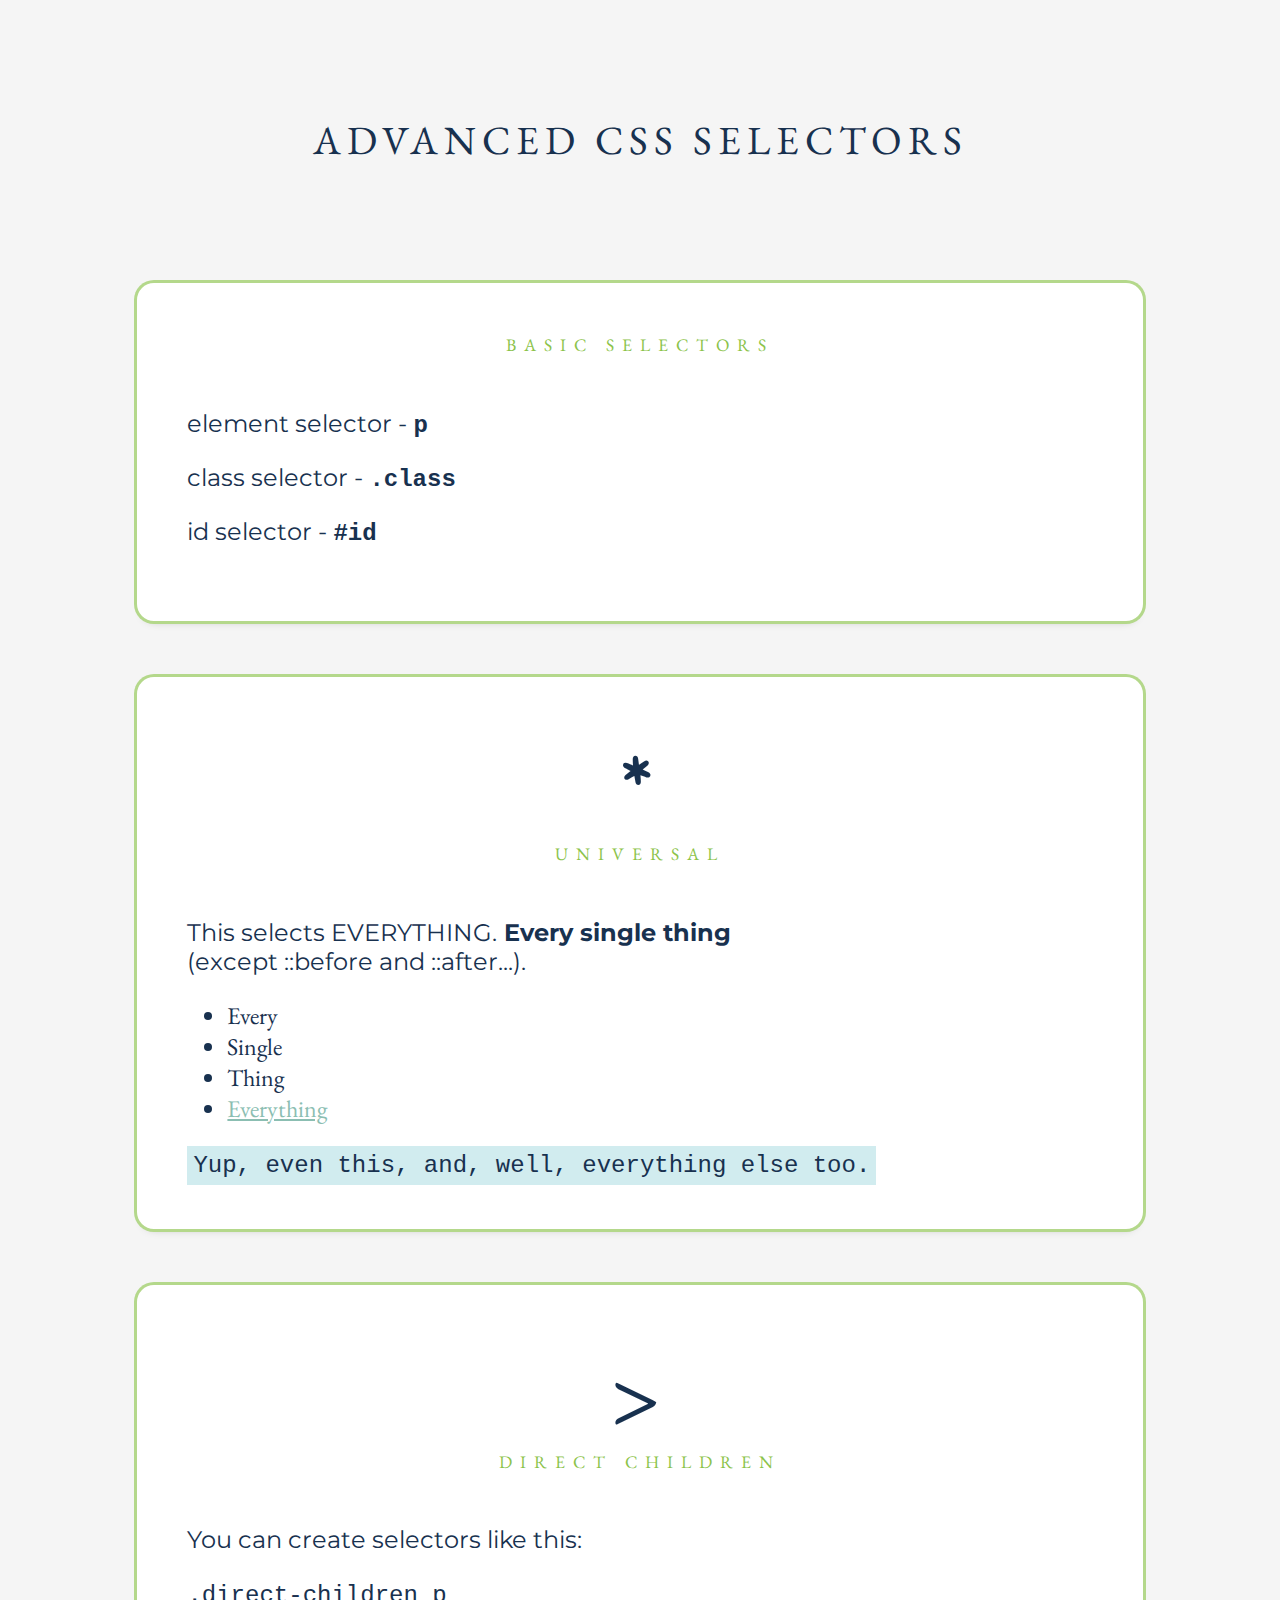
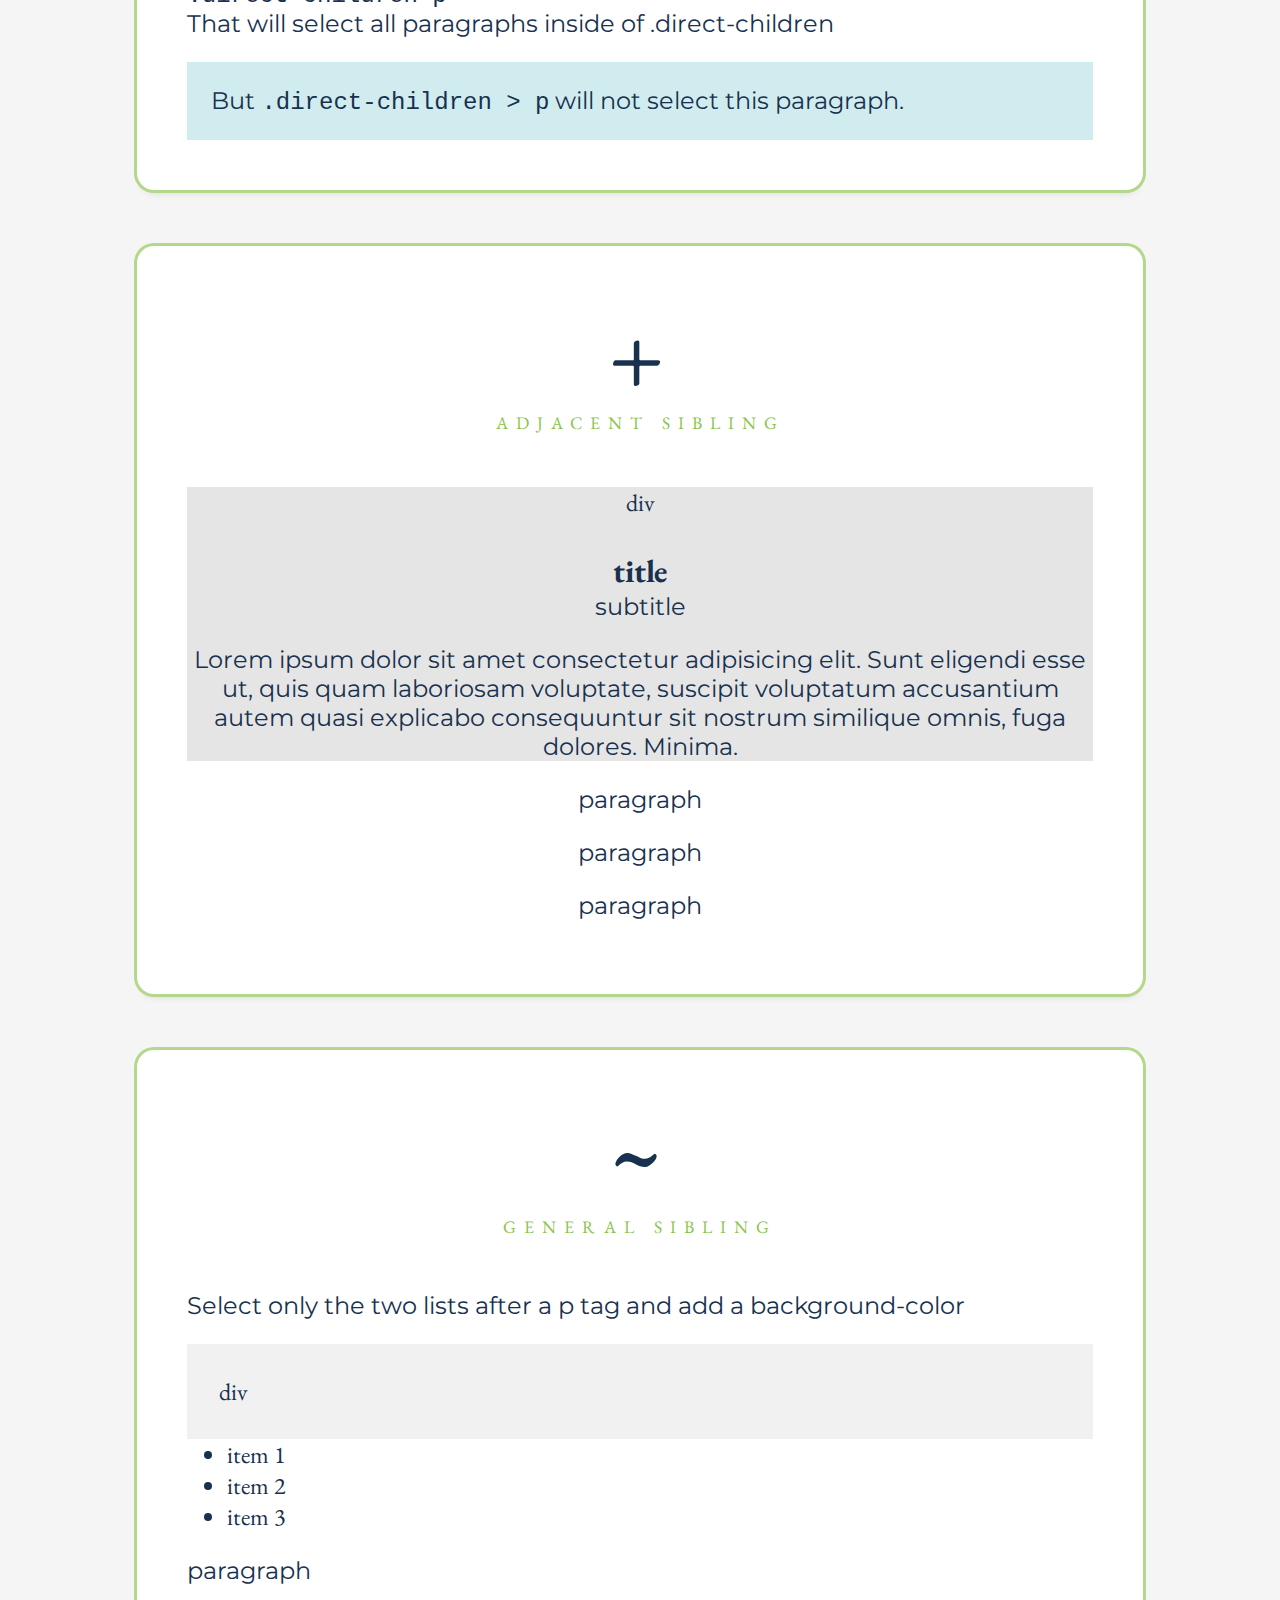
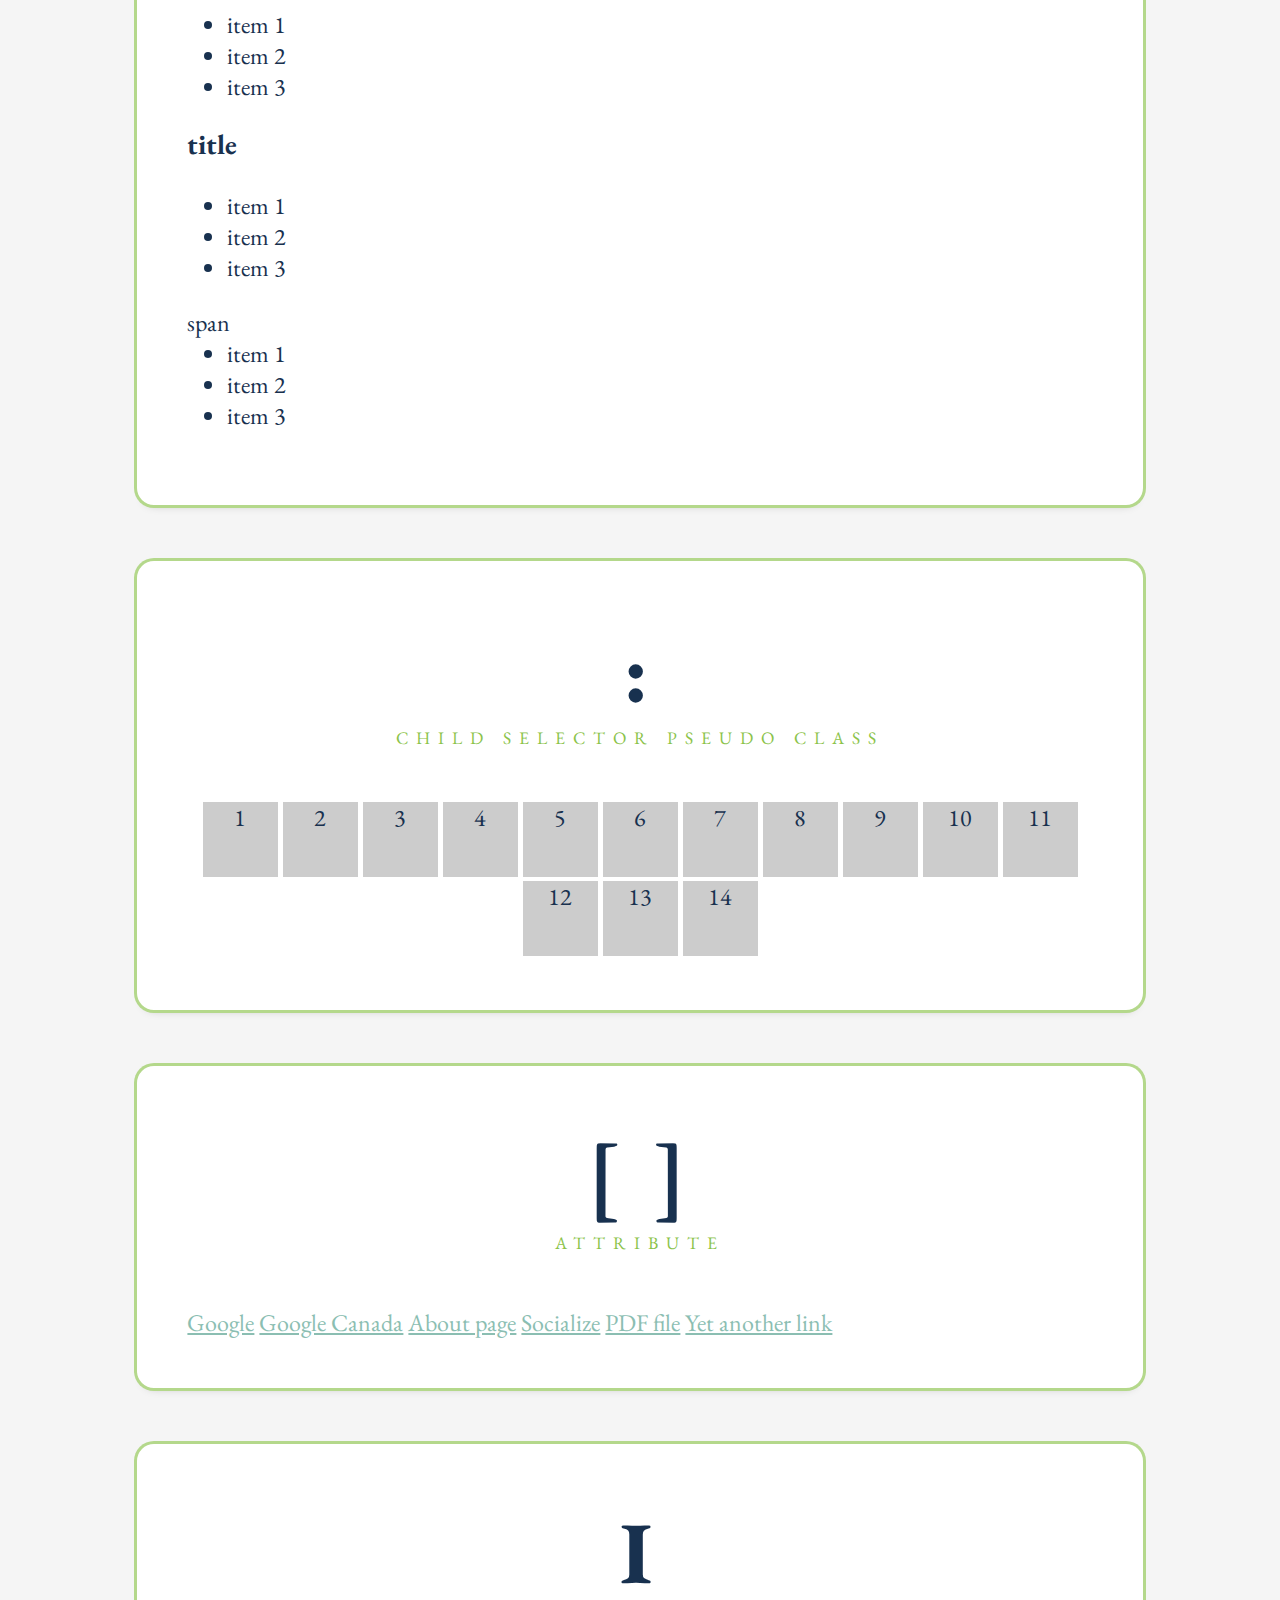
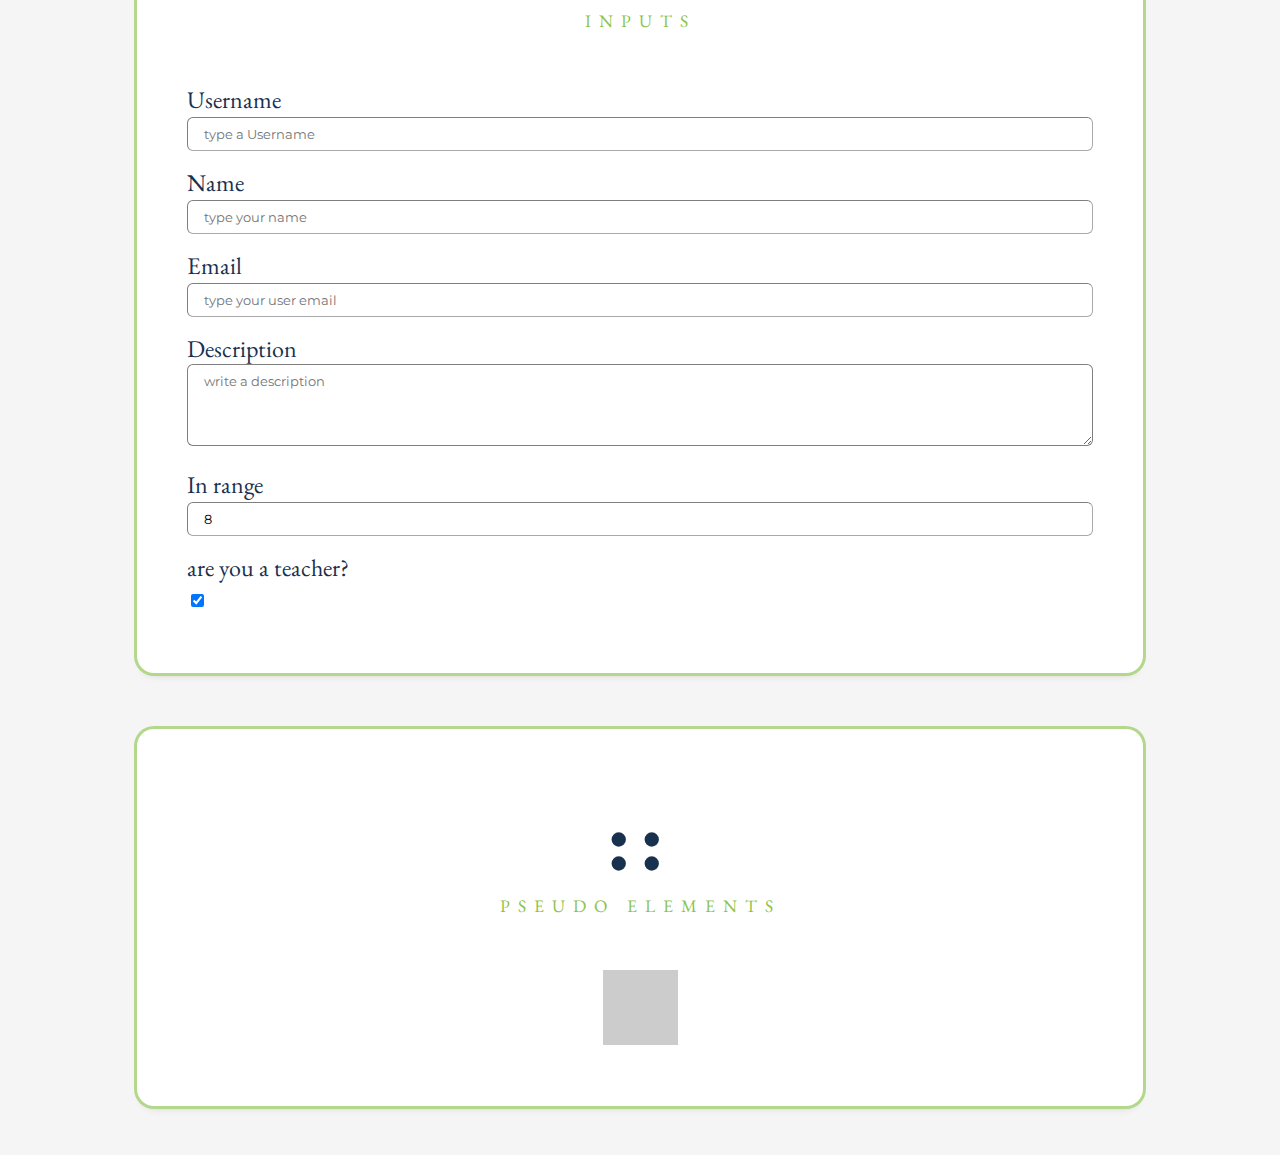
==== index.html @ 49b32e25 "initial commit" ====
<!DOCTYPE html>
<html>

<head>
    <meta charset="UTF-8">
    <meta http-equiv="X-UA-Compatible" content="IE=edge">
    <meta name="viewport" content="width=device-width, initial-scale=1.0">
    <title>Advanced CSS Selectors</title>
    <link rel="stylesheet" href="./styles.css">
</head>

<body>
    <main>
        <h1>Advanced CSS Selectors</h1>

        <section class="the-ones-you-know">
            <h2>Basic selectors</h2>
            <p>element selector - <code>p</code></p>
            <p>class selector - <code>.class</code></p>
            <p>id selector - <code>#id</code> </p>
        </section>

        <section class="universal">
            <h2><span>*</span>Universal</h2>
            <p>This selects EVERYTHING.<strong> Every single thing</strong><br> (except ::before and
                ::after...).</p>
            <ul>
                <li>Every</li>
                <li>Single</li>
                <li>Thing</li>
                <li><a href="#">Everything</a></li>
            </ul>
            <code>Yup, even this, and, well, everything else too.</code>
        </section>

        <section class="direct-children">
            <h2><span>></span>Direct children</h2>
            <p>You can create selectors like this:</p>
            <code>.direct-children p</code>
            <p>That will select all paragraphs inside of .direct-children</p>
            <div class="example">
                <p>But <code>.direct-children > p</code> will not select this paragraph.</p>
            </div>

            <!-- <div style="background-color:   rgba(0, 0, 0, 0.1); margin-top: 2rem">
                <p>paragraph</p>

                <p>paragraph</p>
                span

            </div>
            <div style="background-color:   rgba(0, 0, 0, 0.1); margin-top: 2rem">

                <p>paragraph</p>

                <ul>
                    <li>list-element</li>
                    <li>
                        <div>
                            <p>paragraph</p>
                        </div>
                    </li>
                </ul>
            </div>
            <div style="background-color:   rgba(0, 0, 0, 0.1); margin-top: 2rem">

                <p>
                    paragraph <span style="font-family: 'EB Garamond'">span</span>
                </p>
            </div> -->
        </section>

        <section class="adjacent-sibling">
            <h2> <span>+</span>Adjacent sibling</h2>

            <div class="wrapper" style="background-color:   rgba(0, 0, 0, 0.1);">
                div
                <h4 style="margin-top: 2rem; font-size: 2rem; margin-bottom: 0">title</h4>
                <p>subtitle</p>
                <p>Lorem ipsum dolor sit amet consectetur adipisicing elit. Sunt eligendi esse ut, quis quam laboriosam
                    voluptate, suscipit voluptatum accusantium autem quasi explicabo consequuntur sit nostrum similique
                    omnis,
                    fuga dolores. Minima.</p>

            </div>
            <!-- <span></span> -->

            <p>paragraph</p>

            <p>paragraph</p>

            <p>paragraph</p>

            <!-- <div>
                <div class="box"></div>
                <div class="box"></div>
                <div class="box"></div>
                <div class="box"></div>
            </div> -->
        </section>

        <section class="general-sibling">
            <h2><span>~</span>General Sibling</h2>

            <p>Select only the two lists after a p tag and add a
                background-color</p>

            <div>
                <div style="background-color: #f1f1f1; padding: 2rem">div</div>
                <ul>
                    <li>item 1</li>
                    <li>item 2</li>
                    <li>item 3</li>
                </ul>

                <p>paragraph</p>
                <ul>
                    <li>item 1</li>
                    <li>item 2</li>
                    <li>item 3</li>
                </ul>

                <h3>title</h3>

                <ul class="avoid">
                    <li>item 1</li>
                    <li>item 2</li>
                    <li>item 3</li>
                </ul>

                <span>span</span>
                <ul>
                    <li>item 1</li>
                    <li>item 2</li>
                    <li>item 3</li>
                </ul>

            </div>
            <!-- <div class="box"></div>
            <div class="box"></div>
            <div class="box"></div>
            <div class="box"></div> -->
        </section>

        <section class="child-selector">
            <h2><span>:</span>Child selector pseudo class</h2>

            <div class="box">1</div>
            <div class="box">2</div>
            <div class="box">3</div>
            <div class="box">4</div>
            <div class="box">5</div>
            <div class="box">6</div>
            <div class="box">7</div>
            <div class="box">8</div>
            <div class="box">9</div>
            <div class="box">10</div>
            <div class="box">11</div>
            <div class="box">12</div>
            <div class="box">13</div>
            <div class="box">14</div>
            <span></span>
        </section>


        <section class="attribute">
            <h2><span>[ ]</span>Attribute </h2>
            <a href="https://www.google.com" class="link-one">Google</a>
            <a href="https://www.google.ca" class="link-two">Google Canada</a>
            <a href="about.html" class="link-three">About page</a>
            <a href="http://awesomesocialnetwork.com" class="link-four" target="_blank">Socialize</a>
            <a href="ebook.pdf" class="link-five">PDF file</a>
            <a href="#" class="another-link">Yet another link</a>
        </section>


        <section class="inputs">
            <h2><span>i</span>Inputs</h2>

            <label for="username">Username</label>
            <input id="username" type="text" placeholder="type a Username" />

            <label for="name">Name</label>
            <input id="name" type="text" placeholder="type your name" />

            <label for="email">Email</label>
            <input id="email" type="email" placeholder="type your user email" />

            <label for="description">Description</label>
            <textarea id="description" placeholder="write a description" rows="4"></textarea>

            <label for="range">In range</label>
            <input id="range" type="number" min="7" max="12" value="8" />
            <!-- <span class="error-text">You are out of range, select another value!</span> -->

            <div>
                <label for="check">are you a teacher?</label>
                <input id="check" type="checkbox" checked style="width:auto" />
            </div>

        </section>


        <section class="before-after">
            <h2><span>::</span>Pseudo Elements</h2>
            <div class="box"></div>

        </section>
    </main>
</body>

</html>
---- styles.css ----
@import url("https://fonts.googleapis.com/css2?family=EB+Garamond:wght@500;700&family=Montserrat:wght@400;700&display=swap");

*,
*::before,
*::after {
  box-sizing: border-box;
  margin-top: 0;
}

body {
  background: #f5f5f5;
  color: #18314f;
  font-family: "EB Garamond", serif;
  font-size: 1.5rem;
}

p {
  font-family: "Montserrat", sans-serif;
}

h1 {
  text-align: center;
  font-size: 2.5rem;
  text-transform: uppercase;
  letter-spacing: 6px;
  line-height: 1;
  font-weight: 400;
  margin: 3em 0;
}

h2 {
  font-weight: 400;
  text-transform: uppercase;
  font-size: 1.1rem;
  margin-bottom: 3em;
  letter-spacing: 8px;
  text-align: center;
  color: #8bc34a;
}

/* h2::after {
  content: "";
  display: block;
  border-bottom: 1px solid #18314f;
  width: 20%;
  margin: 3em auto 0;
} */

h2 span {
  font-size: 5em;
  font-weight: 700;
  display: block;
  color: #18314f;
}

a {
  color: #8bbeb2;
}
a:hover {
  color: #7ae7c7;
}

main section {
  background: white;
  box-shadow: 0 7px 10px -10px rgb(0 0 0 / 25%);
  width: 80%;
  margin: 50px auto;
  padding: 50px;
  border-radius: 20px;
  border: 3px solid #98ca60ba;
}

.the-ones-you-know code {
  font-weight: 600;
}

.universal code {
  background: #d1ecef;
  padding: 0.25em;
}

.direct-children .example {
  padding: 1em;
  background: #d1ecef;
}

.direct-children .example p {
  margin: 0;
}

.adjacent-sibling,
.general-sibling h2,
.child-selector,
.before-after {
  text-align: center;
}

.adjacent-sibling .box,
.general-sibling .box,
.child-selector .box,
.before-after .box {
  height: 75px;
  width: 75px;
  background-color: rgba(0, 0, 0, 0.2);
  display: inline-block;
  margin-bottom: 4px;
}

.general-sibling ul {
  text-align: left;
}

.inputs label {
  display: block;
}

.inputs input,
.inputs textarea {
  border-radius: 6px;
  border-width: 1px;
  padding: 0.5rem 1rem;
  width: 100%;
  border-color: rgba(0, 0, 0, 0.5);
  margin-bottom: 1rem;
  font-family: "Montserrat", sans-serif;
}

.target-selector ul {
  list-style: none;
  margin-top: 1rem;
}

/* =================================
   Universal 
   ================================= */

/* =================================
   Direct children
   ================================= */

/* =================================
   Adjacent siblings
   ================================= */

/* =================================
   General siblings
   ================================= */

/* =================================
   Child Selector
   ================================= */

/* =================================
   Attributes
   ================================= */

/* =================================
   Inputs
   ================================= */

/* =================================
   Before / After
   ================================= */

/* =================================
   Target Selector
   ================================= */
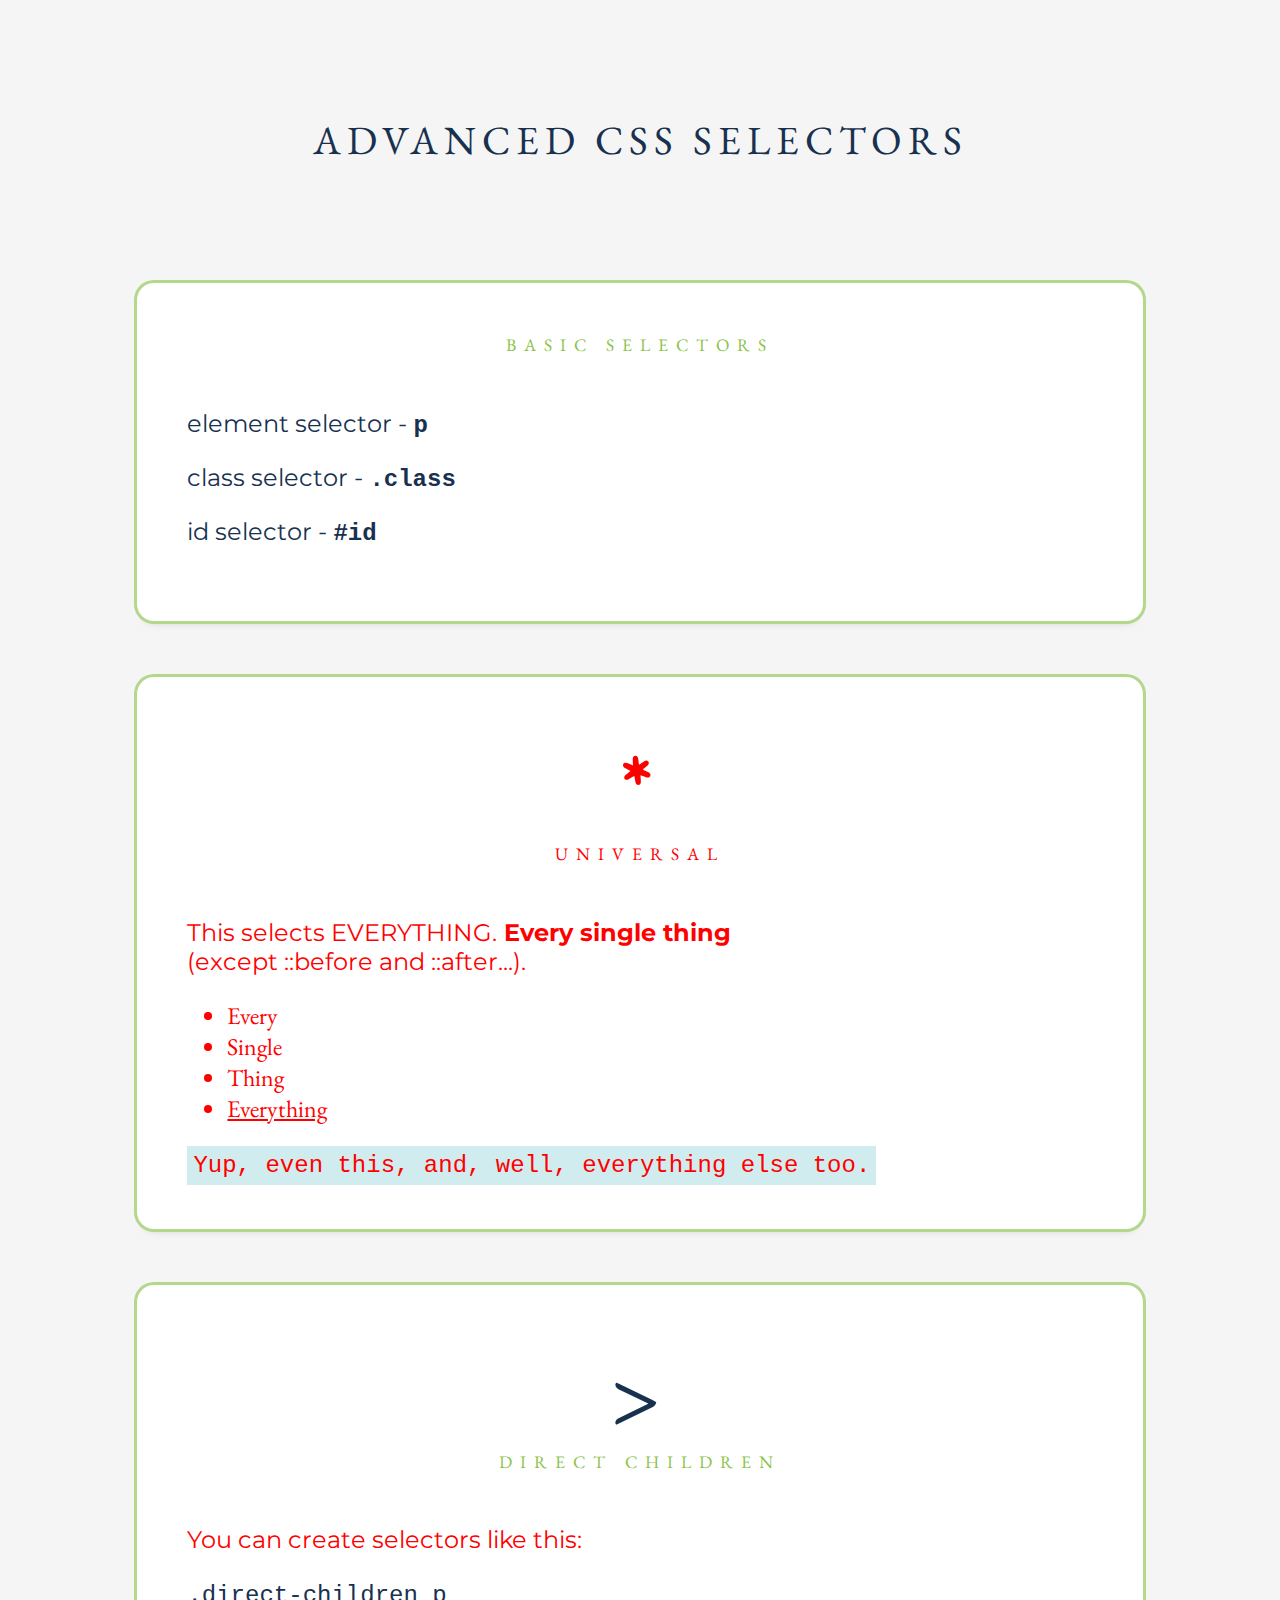
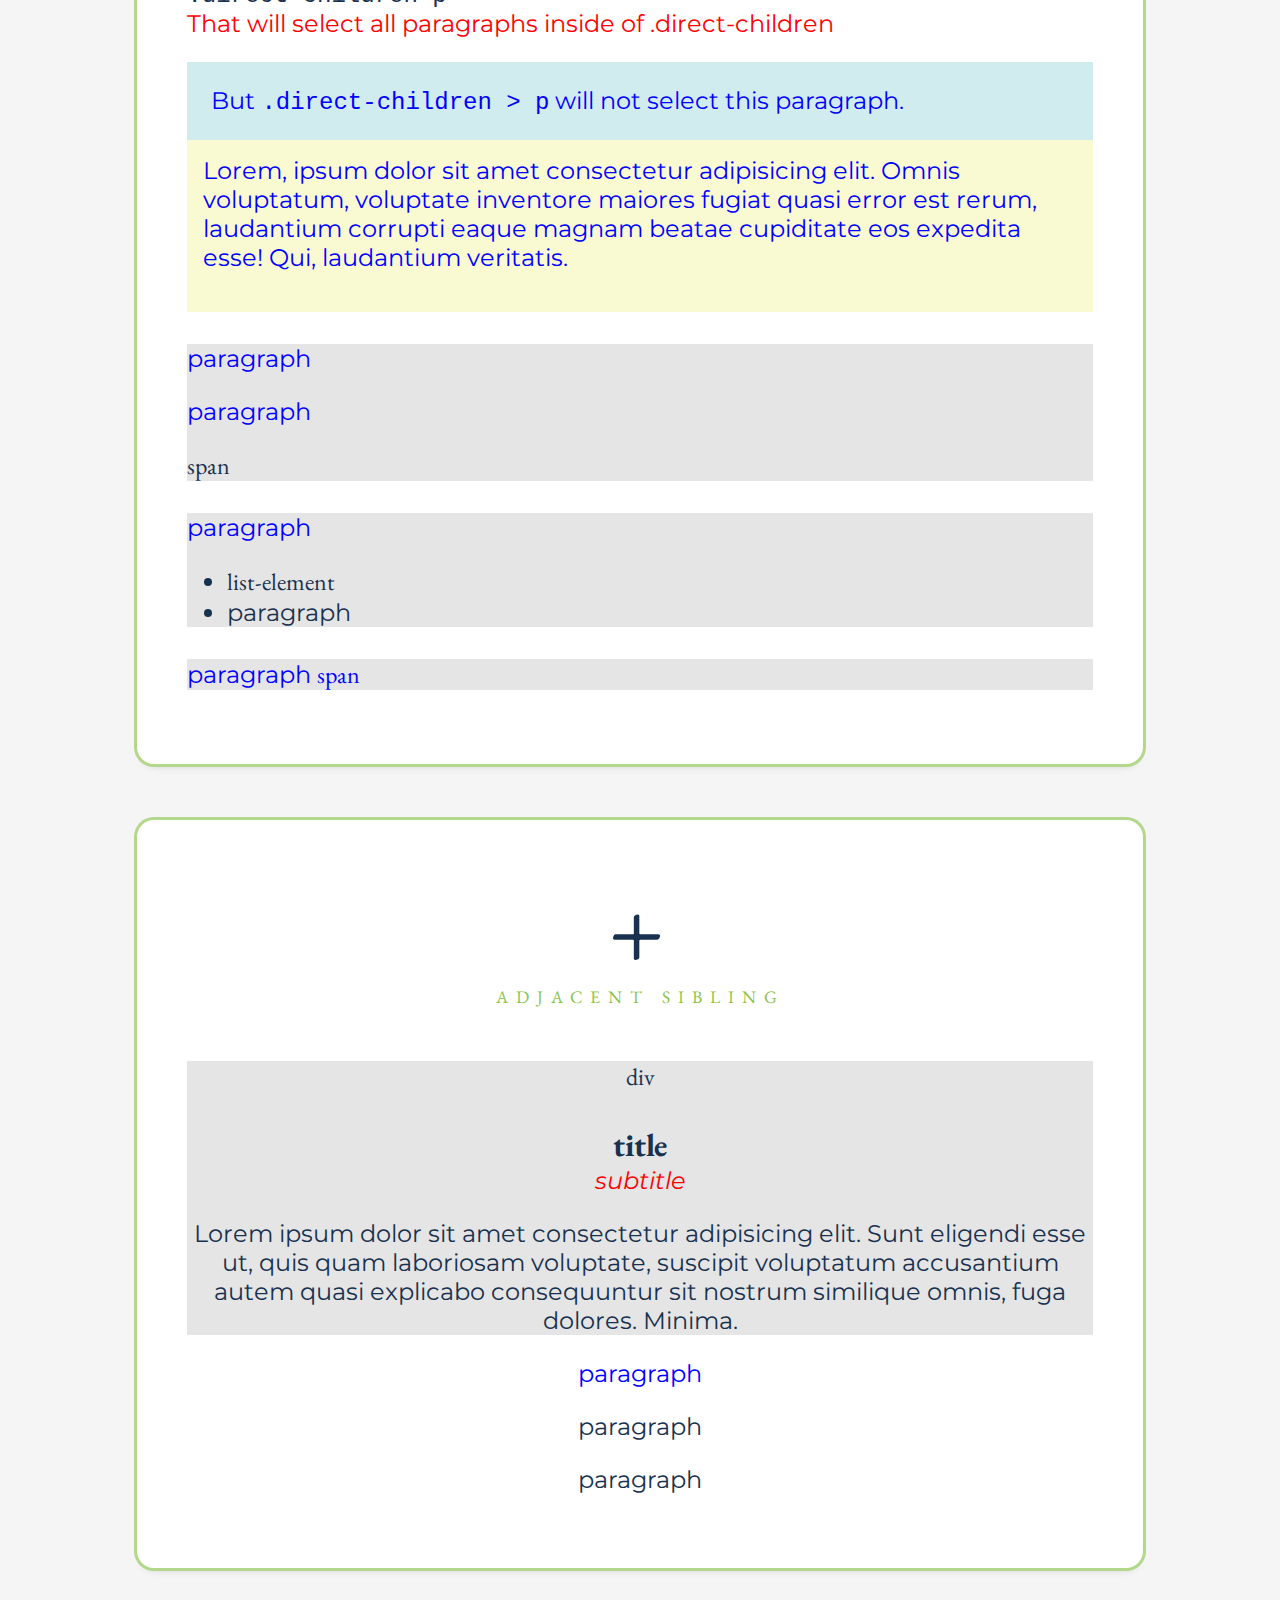
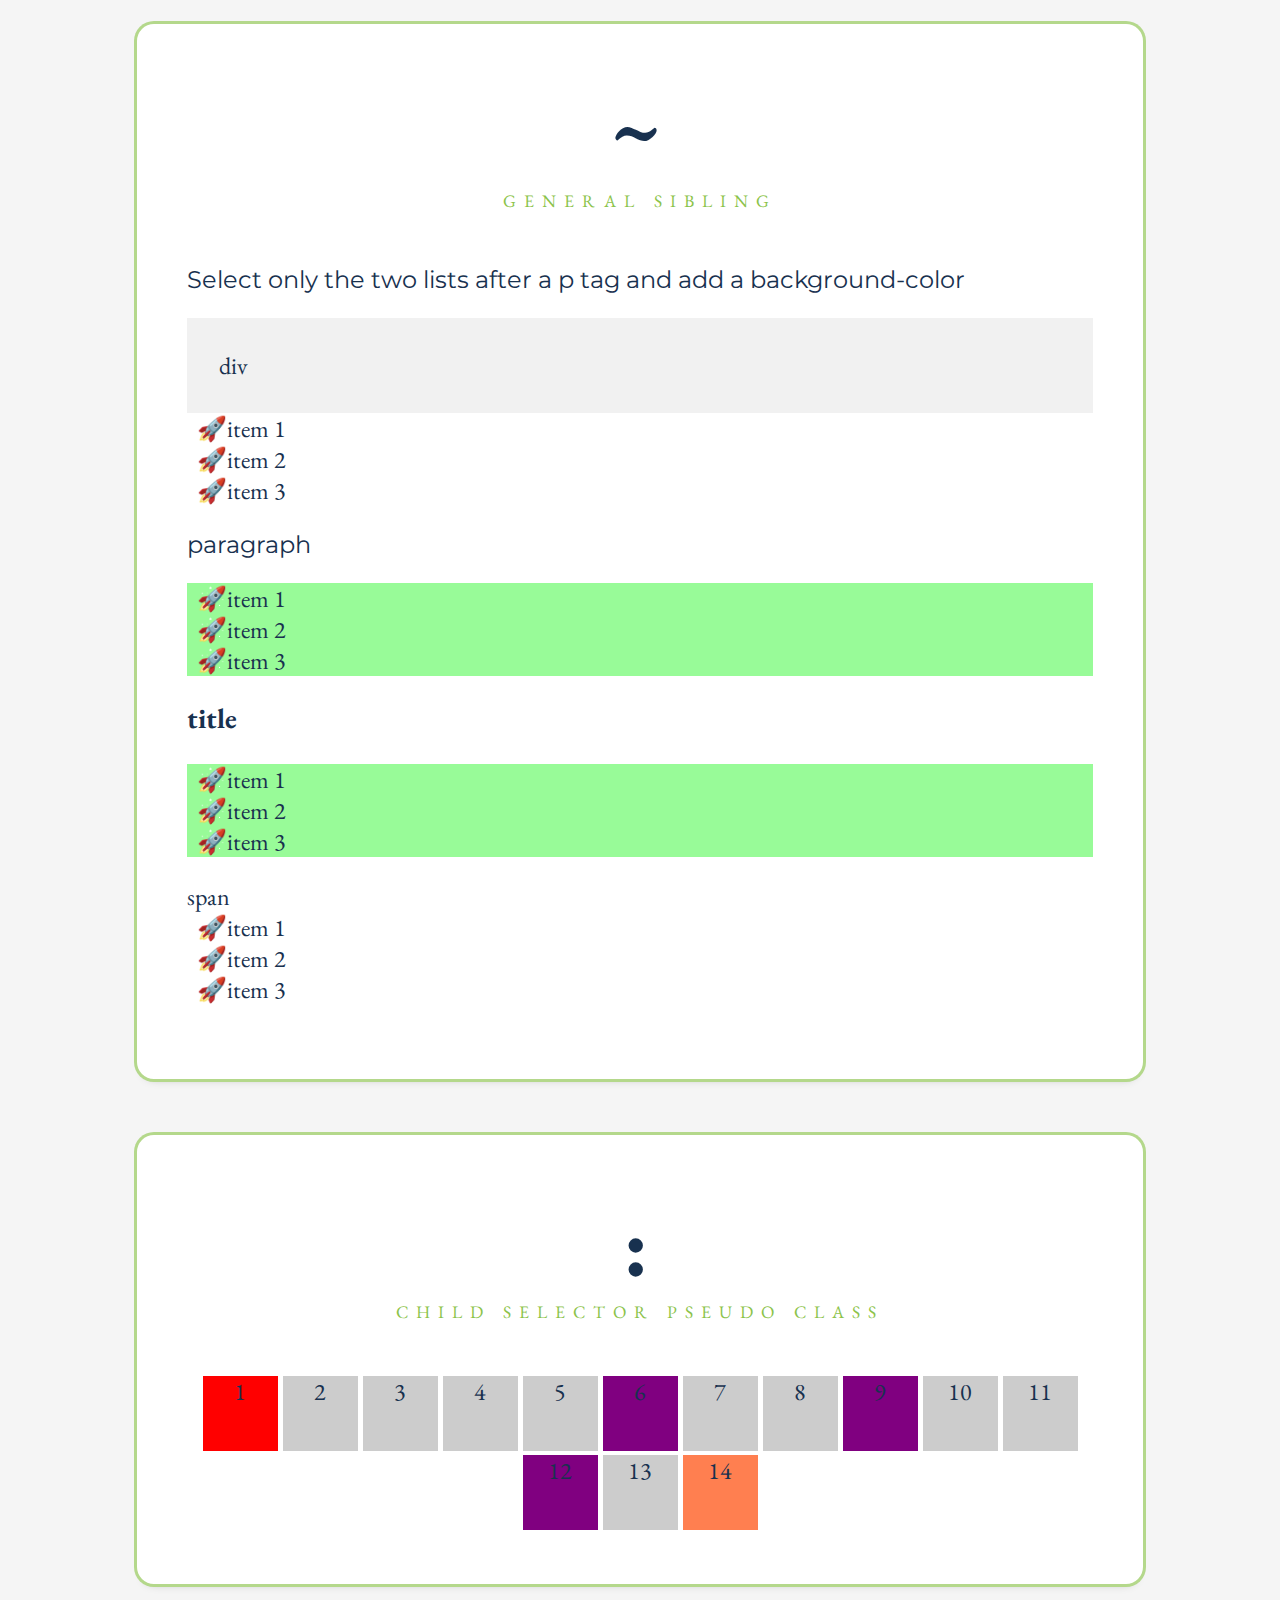
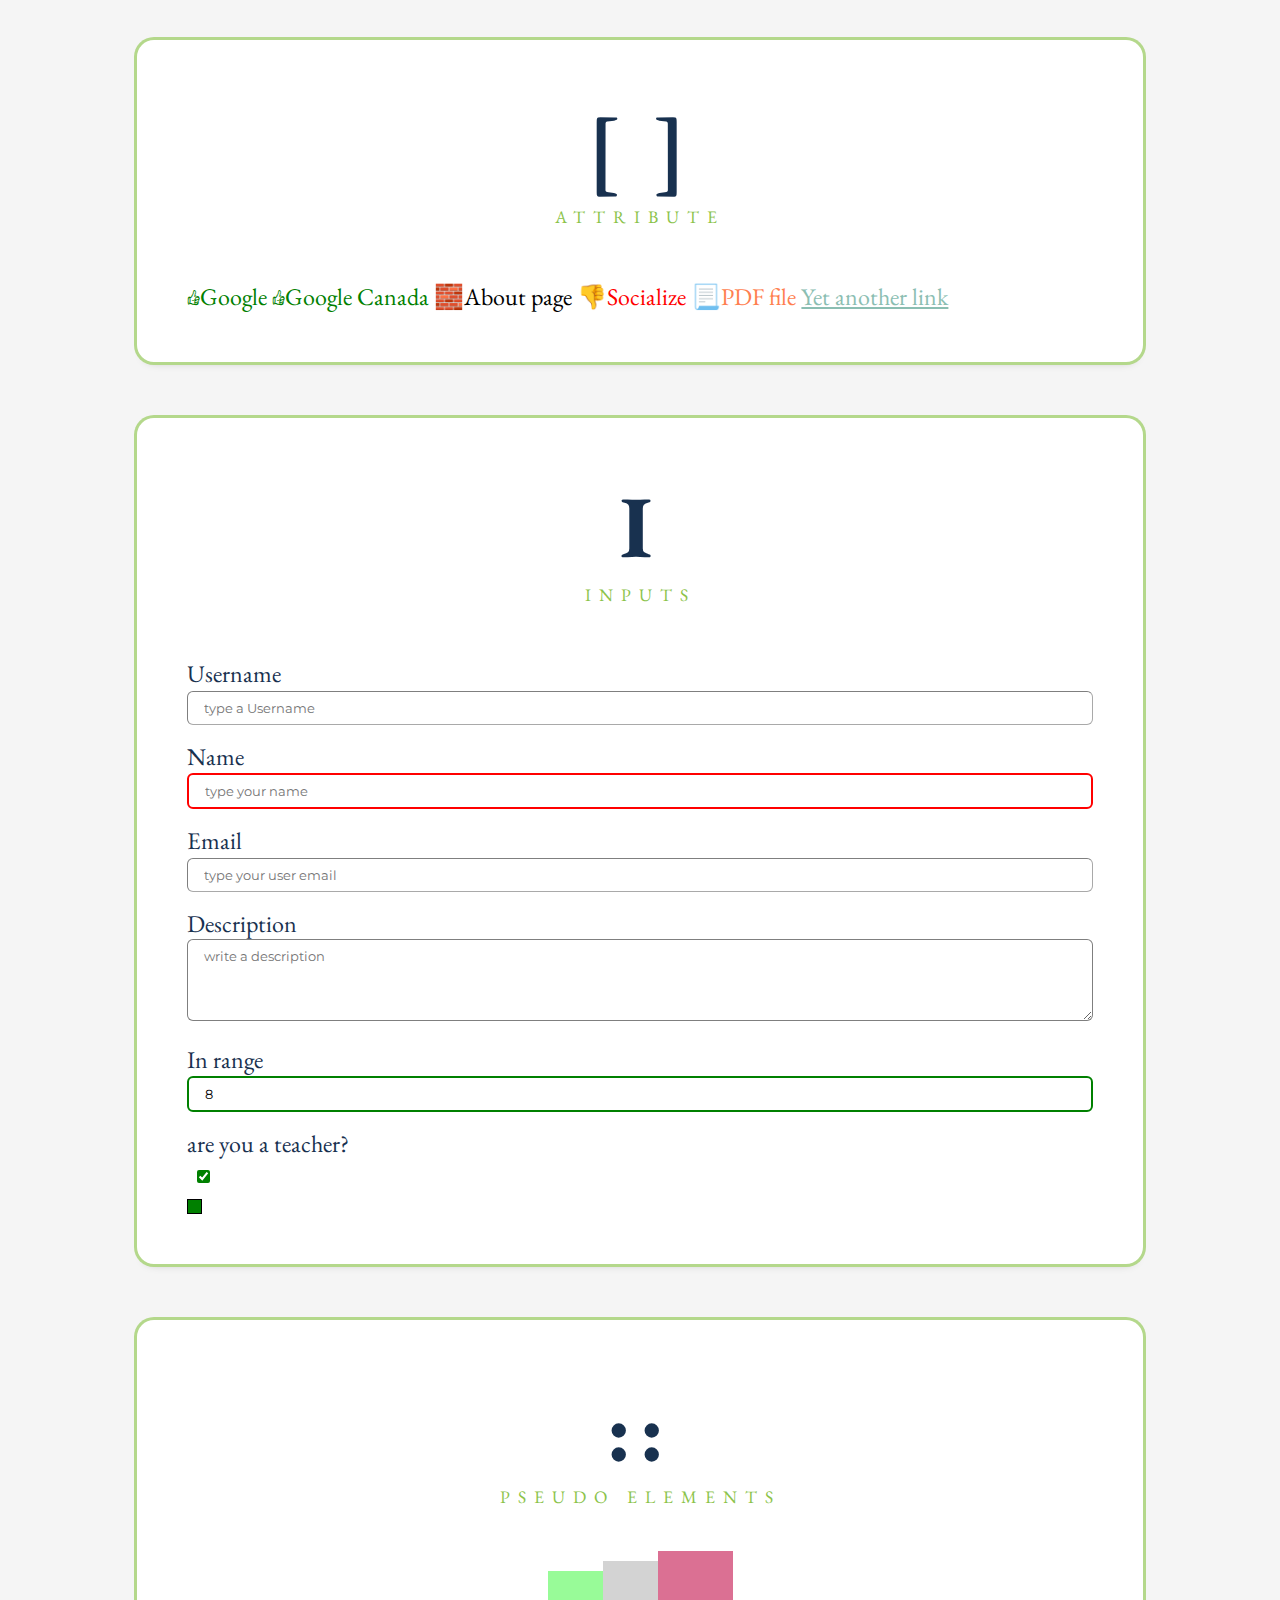
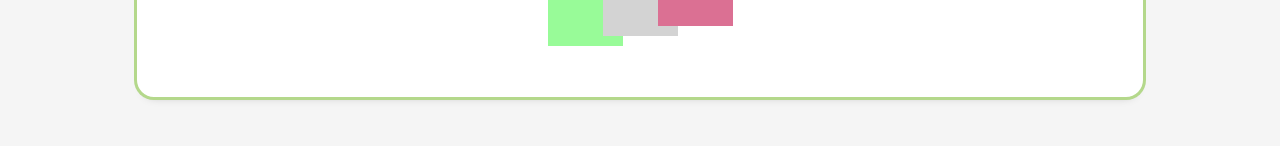
==== commit 9aec60cc: "adds lecture files" ====
--- a/index.html
+++ b/index.html
@@ -10,6 +10,7 @@
 </head>
 
 <body>
+
     <main>
         <h1>Advanced CSS Selectors</h1>
 
@@ -42,7 +43,13 @@
                 <p>But <code>.direct-children > p</code> will not select this paragraph.</p>
             </div>
 
-            <!-- <div style="background-color:   rgba(0, 0, 0, 0.1); margin-top: 2rem">
+            <div style="background-color: lightgoldenrodyellow; padding: 1rem">
+                <p>Lorem, ipsum dolor sit amet consectetur adipisicing elit. Omnis voluptatum, voluptate inventore
+                    maiores fugiat quasi error est rerum, laudantium corrupti eaque magnam beatae cupiditate eos
+                    expedita esse! Qui, laudantium veritatis.</p>
+            </div>
+
+            <div style="background-color:   rgba(0, 0, 0, 0.1); margin-top: 2rem">
                 <p>paragraph</p>
 
                 <p>paragraph</p>
@@ -67,7 +74,7 @@
                 <p>
                     paragraph <span style="font-family: 'EB Garamond'">span</span>
                 </p>
-            </div> -->
+            </div>
         </section>
 
         <section class="adjacent-sibling">
@@ -191,13 +198,18 @@
 
             <label for="range">In range</label>
             <input id="range" type="number" min="7" max="12" value="8" />
-            <!-- <span class="error-text">You are out of range, select another value!</span> -->
+            <span class="error-text">You are out of range, select another value!</span>
 
             <div>
                 <label for="check">are you a teacher?</label>
                 <input id="check" type="checkbox" checked style="width:auto" />
             </div>
 
+            <div class="custom-checkbox">
+                <input id="custom-check" type="checkbox" checked style="width:auto" />
+                <label for="custom-check"></label>
+            </div>
+
         </section>
 
 
--- a/styles.css
+++ b/styles.css
@@ -7,6 +7,10 @@
   margin-top: 0;
 }
 
+::selection {
+  color: blue;
+  background-color: palegreen;
+}
 body {
   background: #f5f5f5;
   color: #18314f;
@@ -134,34 +138,226 @@
    Universal 
    ================================= */
 
+.universal * {
+  color: red;
+}
+
 /* =================================
    Direct children
    ================================= */
 
+.direct-children > p {
+  color: red;
+}
+
+/* .direct-children p:not(.example p) {
+  color: red;
+} */
+
+.direct-children > div > p {
+  color: blue;
+}
+
 /* =================================
    Adjacent siblings
    ================================= */
 
+.adjacent-sibling div + p {
+  color: blue;
+}
+
+.adjacent-sibling div h4 + p {
+  font-style: italic;
+  color: red;
+}
+
 /* =================================
    General siblings
    ================================= */
 
+.general-sibling > div p ~ ul:not(span ~ ul) {
+  background-color: palegreen;
+}
+
+.general-sibling ::marker {
+  content: "🚀";
+}
+
 /* =================================
    Child Selector
    ================================= */
 
+/* .child-selector .box:first-child {
+  background-color: red;
+  }
+  .child-selector .box:nth-child(2) {
+    background-color: blue;
+    } */
+
+.child-selector .box:first-of-type {
+  background-color: red;
+}
+
+.child-selector .box:nth-last-of-type(3) {
+  background-color: yellow;
+}
+.child-selector .box:last-of-type {
+  background-color: coral;
+}
+
+/* .child-selector .box:nth-of-type(even) {
+  background-color: purple;
+} */
+/* .child-selector .box:nth-of-type(odd) {
+  background-color: purple;
+} */
+.child-selector .box:nth-of-type(3n + 6) {
+  background-color: purple;
+}
 /* =================================
    Attributes
    ================================= */
+.attribute a[href^="https"] {
+  color: green;
+}
+
+.attribute a[href^="https"]::before {
+  content: "👍";
+}
+
+.attribute a[href^="http://"]
+{
+  color: red;
+}
+.attribute a[href^="http://"]::before
+{
+  content: "👎";
+}
+.attribute a[href$=".html"] {
+  color: black;
+}
+.attribute a[href$=".html"]::before {
+  content: "🧱";
+}
+
+.attribute a[href$=".pdf"] {
+  color: coral;
+}
+.attribute a[href$=".pdf"]::before {
+  content: "📃";
+}
+
+/* .attribute a.link-one, .attribute a.link-two, .attribute a.link-three {
+  text-decoration: none;
+} */
+
+/* .attribute :where(.link-one, .link-two, .link-three) {
+} */
+
+/*
+ prende solamente elementi con classe link-*
+ */
+.attribute a[class|="link"] {
+  text-decoration: none;
+}
+
+/* .attribute a[class*="link"] {
+  text-decoration: none;
+} */
 
 /* =================================
    Inputs
    ================================= */
 
+.error-text {
+  display: none;
+}
+
+.inputs input[placeholder~="name"] {
+  border-color: red;
+  border-width: 2px;
+  border-style: solid;
+}
+.inputs input[type="number"]:valid {
+  border: 2px solid green;
+}
+
+.inputs input[type="number"]:invalid {
+  border: 2px solid red;
+}
+.inputs input[type="number"]:invalid + .error-text {
+  display: initial;
+  background-color: red;
+  color: white;
+  margin-bottom: 1rem;
+}
+
+.inputs input[type="checkbox"]:checked {
+  accent-color: green;
+  margin-left: 10px;
+}
+
+/* custom checkbox */
+
+.custom-checkbox input {
+  display: none;
+}
+.custom-checkbox label {
+  width: 15px;
+  height: 15px;
+  border: 1px solid black;
+}
+
+.custom-checkbox input:checked + label {
+  background-color: green;
+}
+
 /* =================================
    Before / After
    ================================= */
-
-/* =================================
-   Target Selector
-   ================================= */
+/* .before-after .box {
+  width: initial;
+} */
+/* .before-after .box::before {
+  content: "<<";
+  color: green;
+}
+.before-after .box::after {
+  content: ">>";
+  color: red;
+} */
+
+.before-after {
+  position: relative;
+  /* questo perché lo z-index non ha effetto su un elemento in position: static */
+  z-index: 0;
+  /* creo un nuovo stacking context, in modo che il mio elemento .box::before non possa scendere sotto a questo livello */
+}
+
+.before-after .box {
+  position: relative;
+  background-color: lightgray;
+}
+.before-after .box::before {
+  content: "";
+  position: absolute;
+  /* inset: 0; */
+  width: 100%;
+  height: 100%;
+  left: -55px;
+  bottom: -10px;
+  background-color: palegreen;
+
+  z-index: -1;
+  /* posizionerà l'elemento sul pannello bianco, non dietro (grazie allo z-index sul genitore a linea 333) */
+}
+.before-after .box::after {
+  content: "";
+  position: absolute;
+  /* inset: 0; */
+  width: 100%;
+  height: 100%;
+  right: -55px;
+  top: -10px;
+  background-color: palevioletred;
+}
